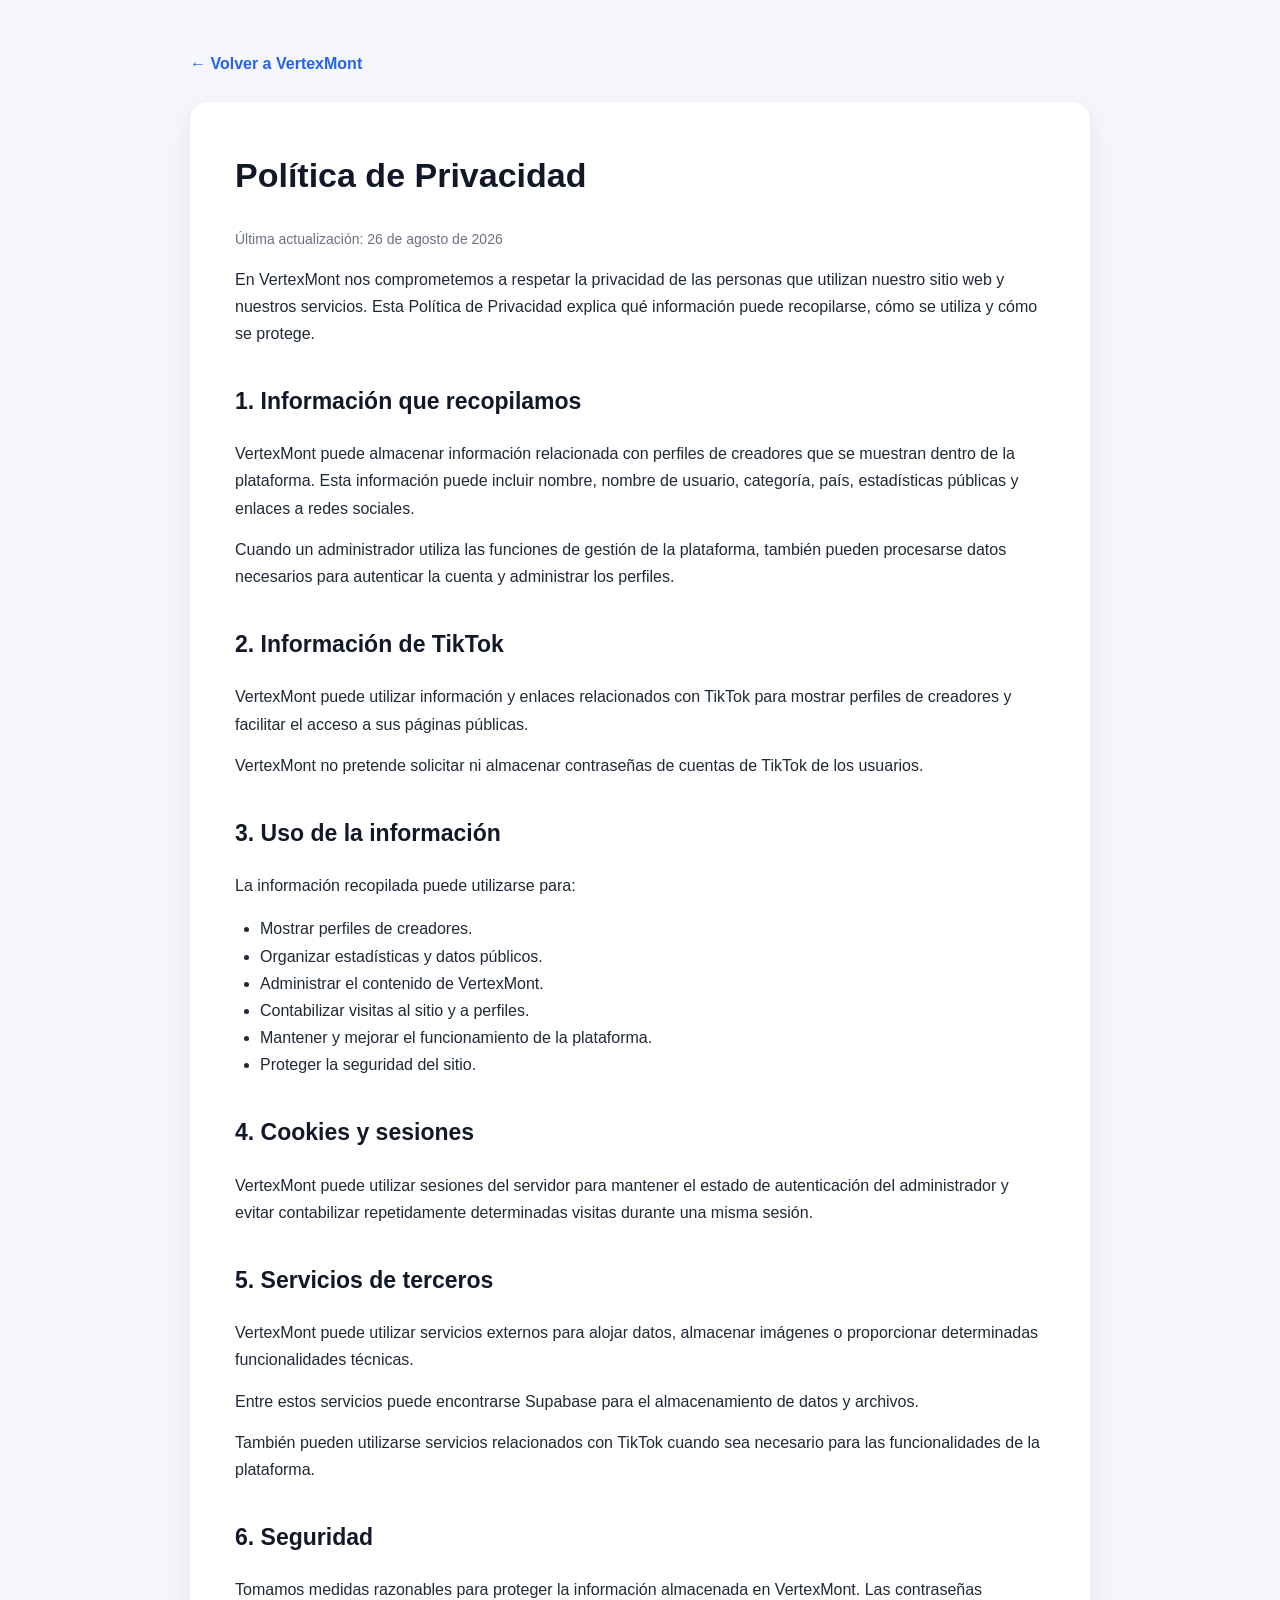
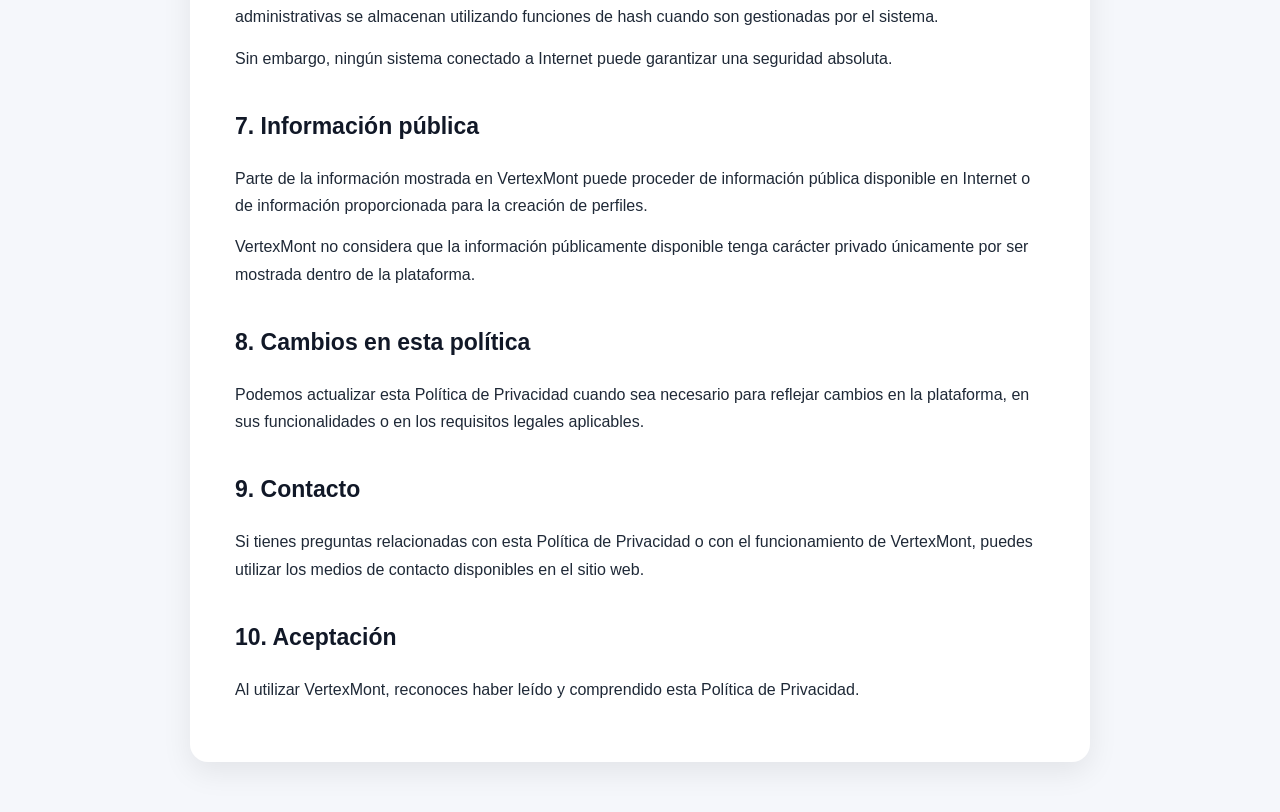
==== templates/privacy.html @ 5e01cd00 "tikrok verify" ====
<!DOCTYPE html>
<html lang="es">
<head>
    <meta charset="UTF-8">
    <meta name="viewport" content="width=device-width, initial-scale=1.0">

    <title>Política de Privacidad | VertexMont</title>

    <meta
        name="description"
        content="Política de Privacidad de VertexMont."
    >

    <style>
        * {
            box-sizing: border-box;
        }

        body {
            margin: 0;
            font-family: Arial, Helvetica, sans-serif;
            background: #f5f7fb;
            color: #1f2937;
            line-height: 1.7;
        }

        .container {
            width: min(900px, 92%);
            margin: 50px auto;
        }

        .card {
            background: #ffffff;
            border-radius: 18px;
            padding: 45px;
            box-shadow: 0 10px 30px rgba(0, 0, 0, 0.08);
        }

        h1 {
            margin-top: 0;
            color: #111827;
            font-size: 34px;
        }

        h2 {
            margin-top: 35px;
            color: #111827;
            font-size: 23px;
        }

        p {
            margin: 14px 0;
        }

        ul {
            padding-left: 25px;
        }

        .date {
            color: #6b7280;
            font-size: 14px;
        }

        .back {
            display: inline-block;
            margin-bottom: 25px;
            color: #2563eb;
            text-decoration: none;
            font-weight: 600;
        }

        .back:hover {
            text-decoration: underline;
        }

        @media (max-width: 600px) {
            .container {
                margin: 20px auto;
            }

            .card {
                padding: 25px 20px;
            }

            h1 {
                font-size: 28px;
            }
        }
    </style>
</head>

<body>

<div class="container">

    <a class="back" href="/">
        ← Volver a VertexMont
    </a>

    <div class="card">

        <h1>Política de Privacidad</h1>

        <p class="date">
            Última actualización: 26 de agosto de 2026
        </p>

        <p>
            En VertexMont nos comprometemos a respetar la privacidad
            de las personas que utilizan nuestro sitio web y nuestros
            servicios. Esta Política de Privacidad explica qué
            información puede recopilarse, cómo se utiliza y cómo se
            protege.
        </p>

        <h2>1. Información que recopilamos</h2>

        <p>
            VertexMont puede almacenar información relacionada con
            perfiles de creadores que se muestran dentro de la
            plataforma. Esta información puede incluir nombre,
            nombre de usuario, categoría, país, estadísticas públicas
            y enlaces a redes sociales.
        </p>

        <p>
            Cuando un administrador utiliza las funciones de gestión
            de la plataforma, también pueden procesarse datos
            necesarios para autenticar la cuenta y administrar los
            perfiles.
        </p>

        <h2>2. Información de TikTok</h2>

        <p>
            VertexMont puede utilizar información y enlaces relacionados
            con TikTok para mostrar perfiles de creadores y facilitar
            el acceso a sus páginas públicas.
        </p>

        <p>
            VertexMont no pretende solicitar ni almacenar contraseñas
            de cuentas de TikTok de los usuarios.
        </p>

        <h2>3. Uso de la información</h2>

        <p>
            La información recopilada puede utilizarse para:
        </p>

        <ul>
            <li>Mostrar perfiles de creadores.</li>
            <li>Organizar estadísticas y datos públicos.</li>
            <li>Administrar el contenido de VertexMont.</li>
            <li>Contabilizar visitas al sitio y a perfiles.</li>
            <li>Mantener y mejorar el funcionamiento de la plataforma.</li>
            <li>Proteger la seguridad del sitio.</li>
        </ul>

        <h2>4. Cookies y sesiones</h2>

        <p>
            VertexMont puede utilizar sesiones del servidor para
            mantener el estado de autenticación del administrador y
            evitar contabilizar repetidamente determinadas visitas
            durante una misma sesión.
        </p>

        <h2>5. Servicios de terceros</h2>

        <p>
            VertexMont puede utilizar servicios externos para alojar
            datos, almacenar imágenes o proporcionar determinadas
            funcionalidades técnicas.
        </p>

        <p>
            Entre estos servicios puede encontrarse Supabase para el
            almacenamiento de datos y archivos.
        </p>

        <p>
            También pueden utilizarse servicios relacionados con
            TikTok cuando sea necesario para las funcionalidades de
            la plataforma.
        </p>

        <h2>6. Seguridad</h2>

        <p>
            Tomamos medidas razonables para proteger la información
            almacenada en VertexMont. Las contraseñas administrativas
            se almacenan utilizando funciones de hash cuando son
            gestionadas por el sistema.
        </p>

        <p>
            Sin embargo, ningún sistema conectado a Internet puede
            garantizar una seguridad absoluta.
        </p>

        <h2>7. Información pública</h2>

        <p>
            Parte de la información mostrada en VertexMont puede
            proceder de información pública disponible en Internet o
            de información proporcionada para la creación de perfiles.
        </p>

        <p>
            VertexMont no considera que la información públicamente
            disponible tenga carácter privado únicamente por ser
            mostrada dentro de la plataforma.
        </p>

        <h2>8. Cambios en esta política</h2>

        <p>
            Podemos actualizar esta Política de Privacidad cuando sea
            necesario para reflejar cambios en la plataforma, en sus
            funcionalidades o en los requisitos legales aplicables.
        </p>

        <h2>9. Contacto</h2>

        <p>
            Si tienes preguntas relacionadas con esta Política de
            Privacidad o con el funcionamiento de VertexMont, puedes
            utilizar los medios de contacto disponibles en el sitio
            web.
        </p>

        <h2>10. Aceptación</h2>

        <p>
            Al utilizar VertexMont, reconoces haber leído y comprendido
            esta Política de Privacidad.
        </p>

    </div>
</div>

</body>
</html>
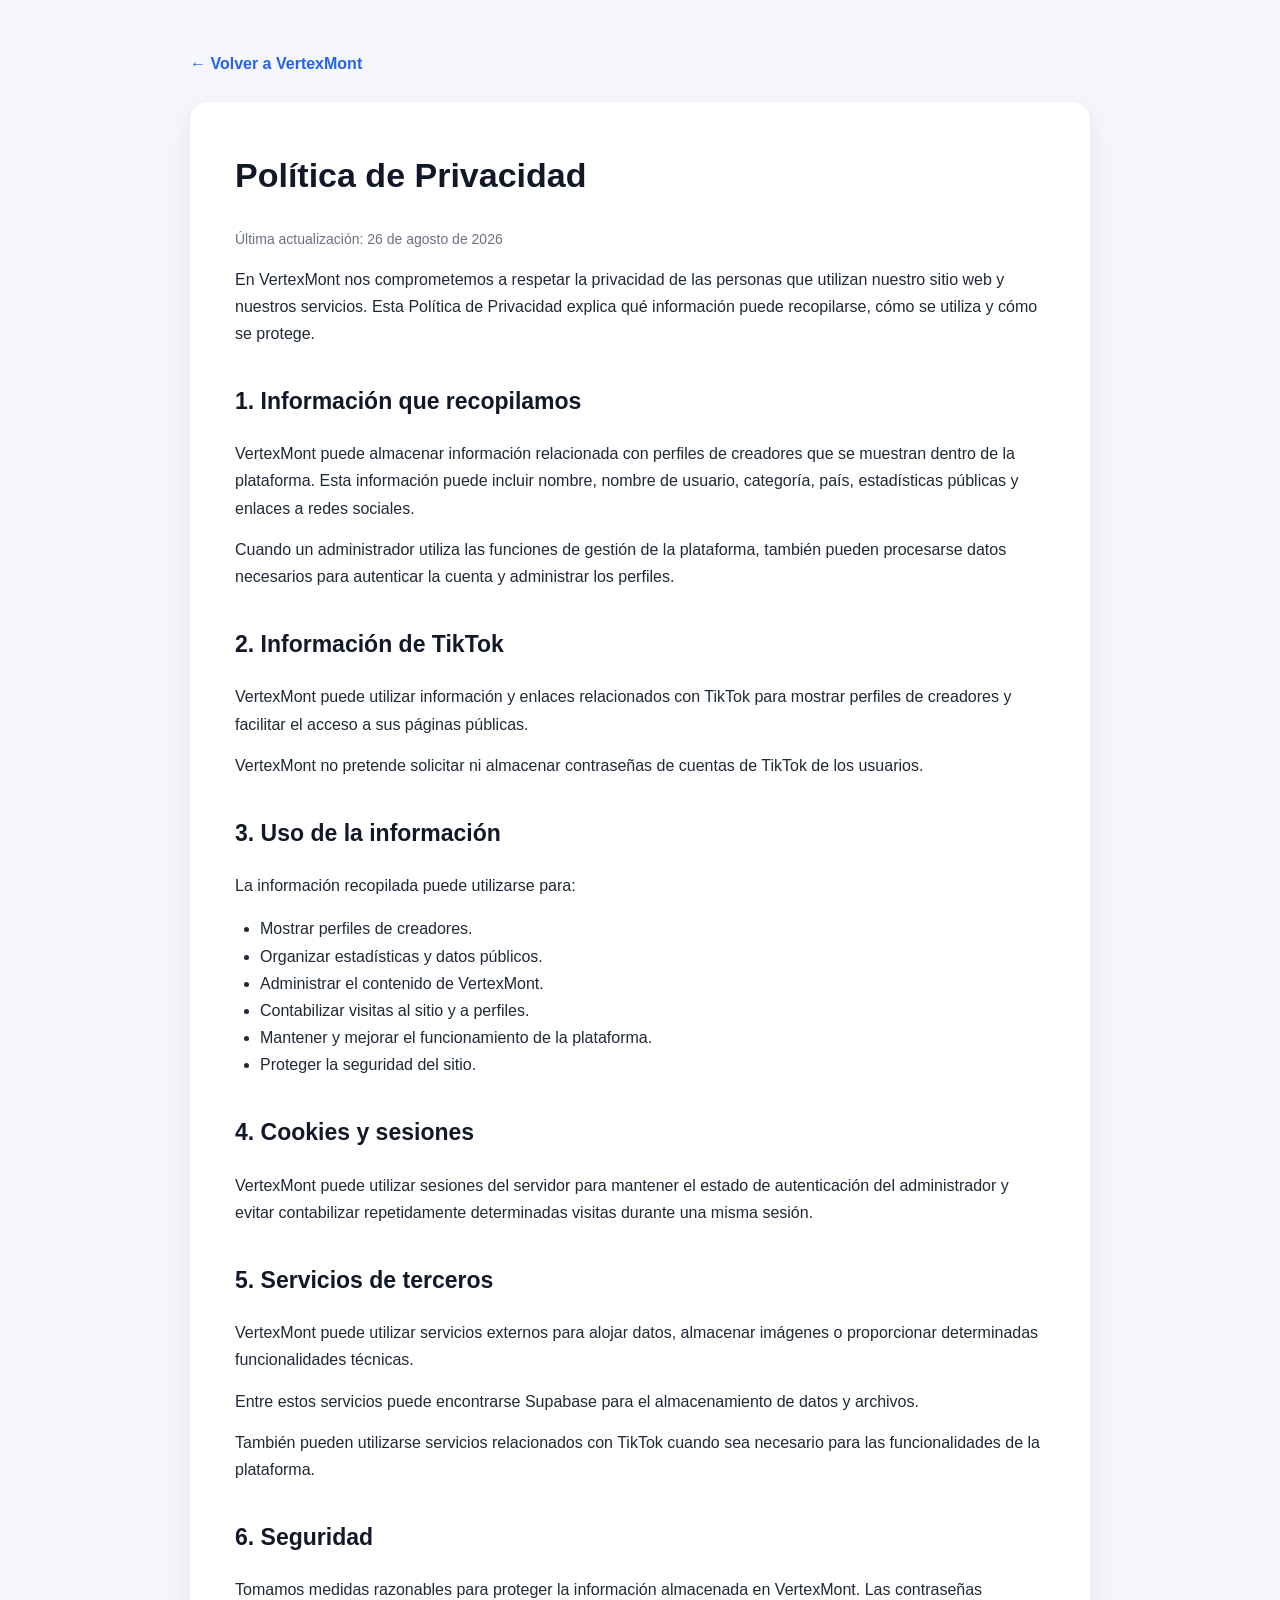
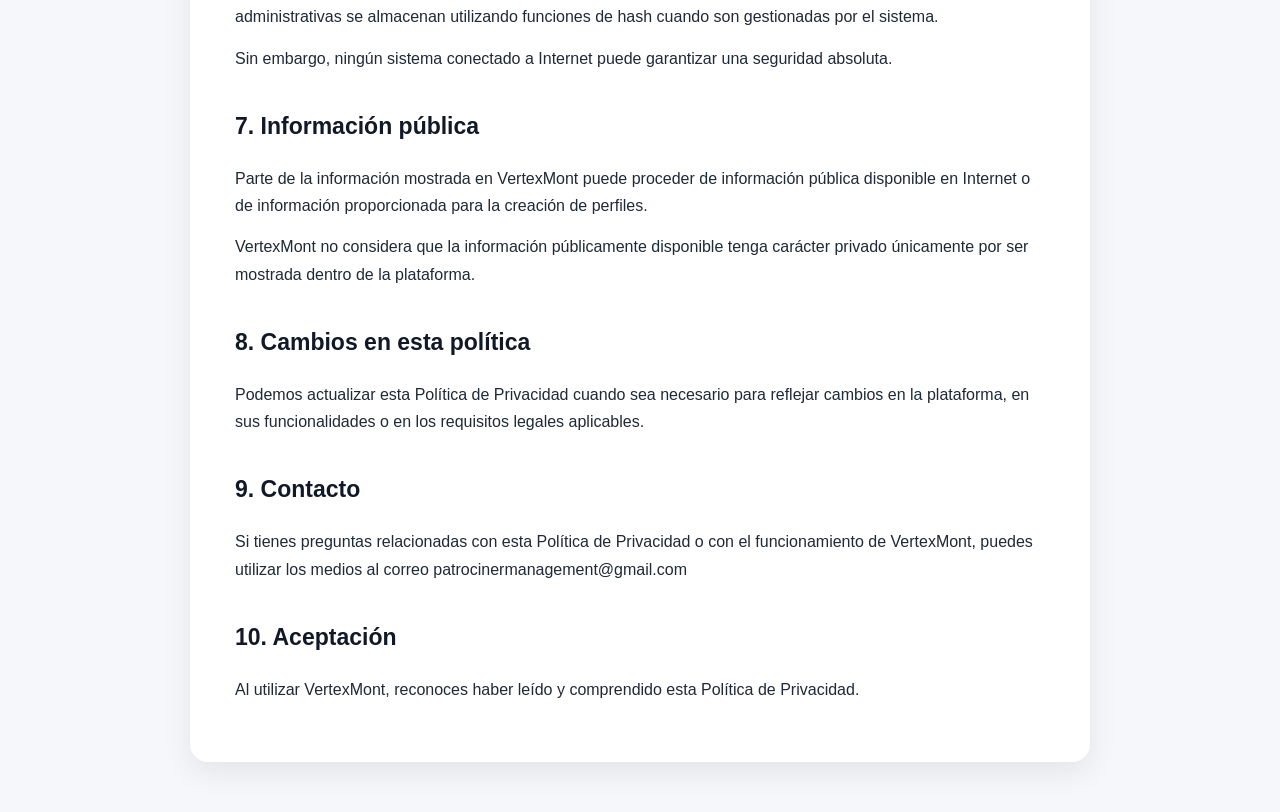
==== commit 2557b22b: "tikrok verify" ====
--- a/templates/privacy.html
+++ b/templates/privacy.html
@@ -1,4 +1,3 @@
-
 <!DOCTYPE html>
 <html lang="es">
 <head>
@@ -228,8 +227,7 @@
         <p>
             Si tienes preguntas relacionadas con esta Política de
             Privacidad o con el funcionamiento de VertexMont, puedes
-            utilizar los medios de contacto disponibles en el sitio
-            web.
+            utilizar los medios al correo patrocinermanagement@gmail.com
         </p>
 
         <h2>10. Aceptación</h2>
